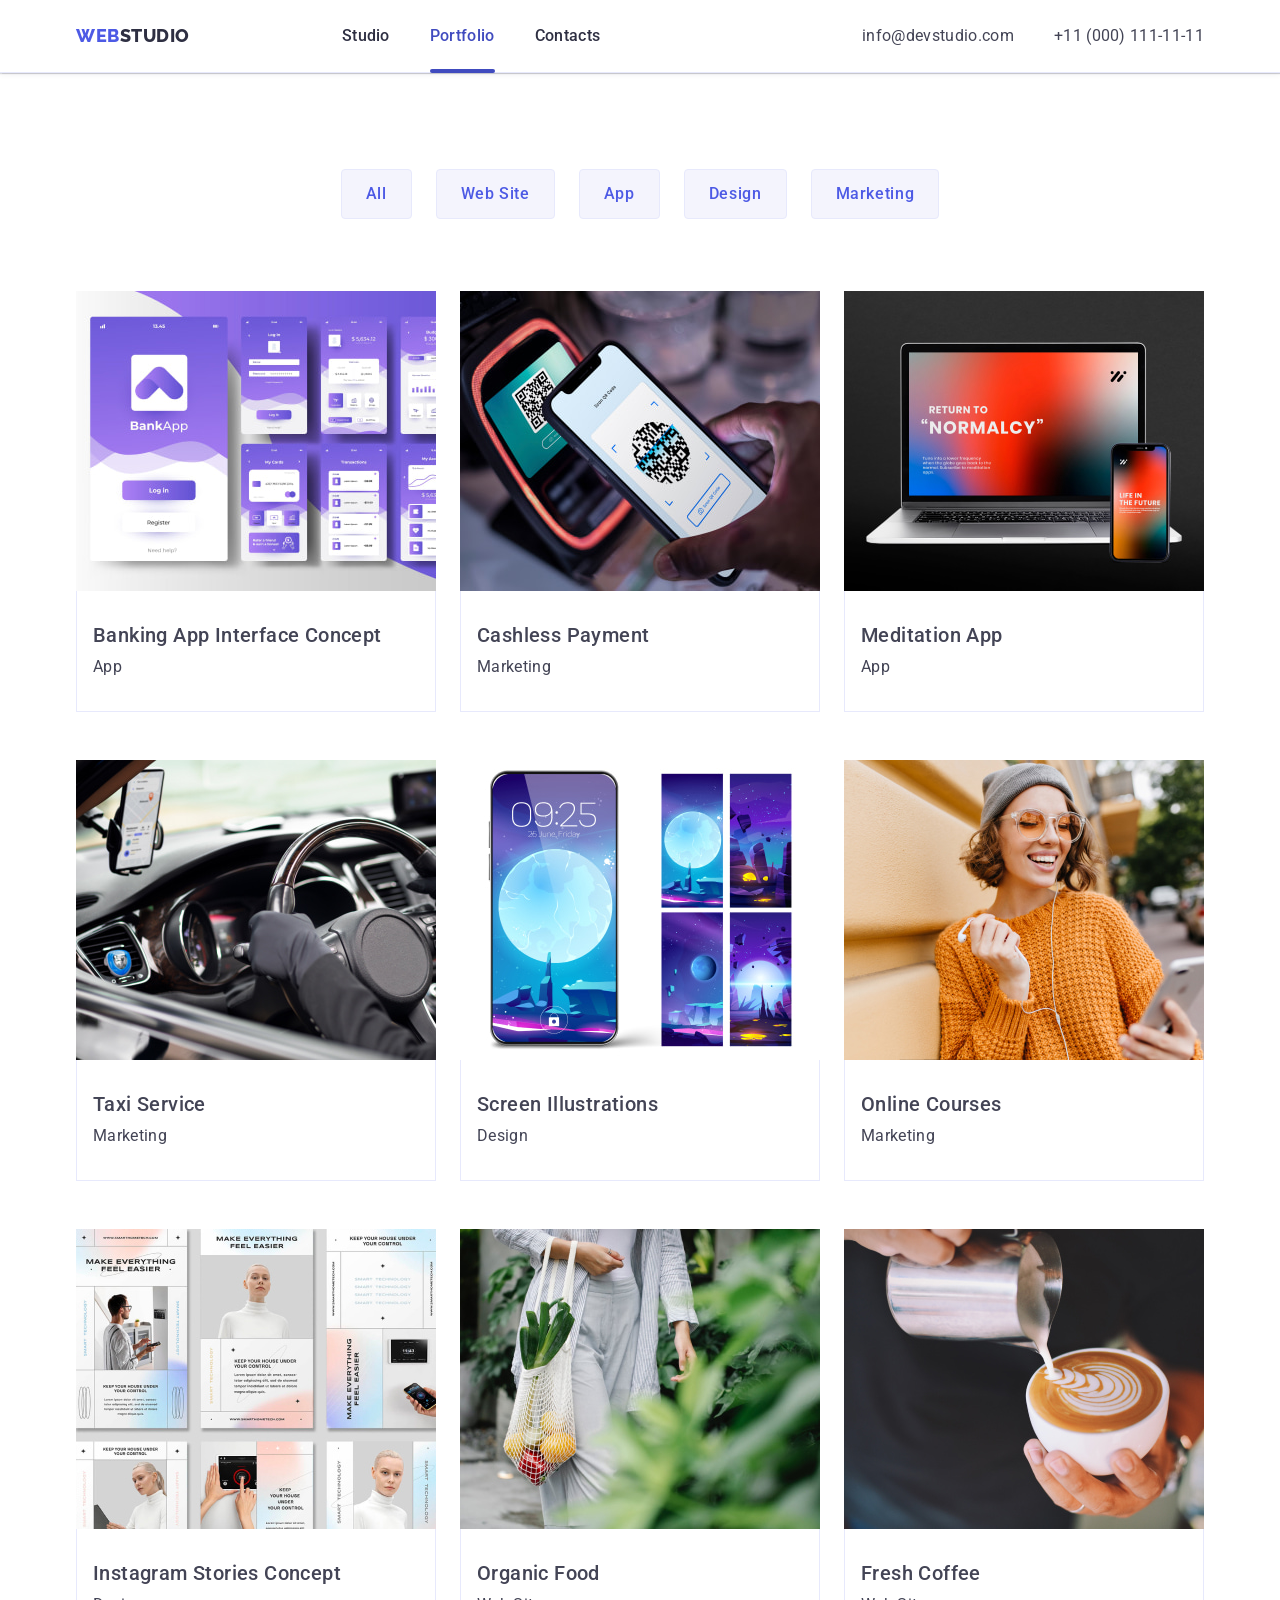
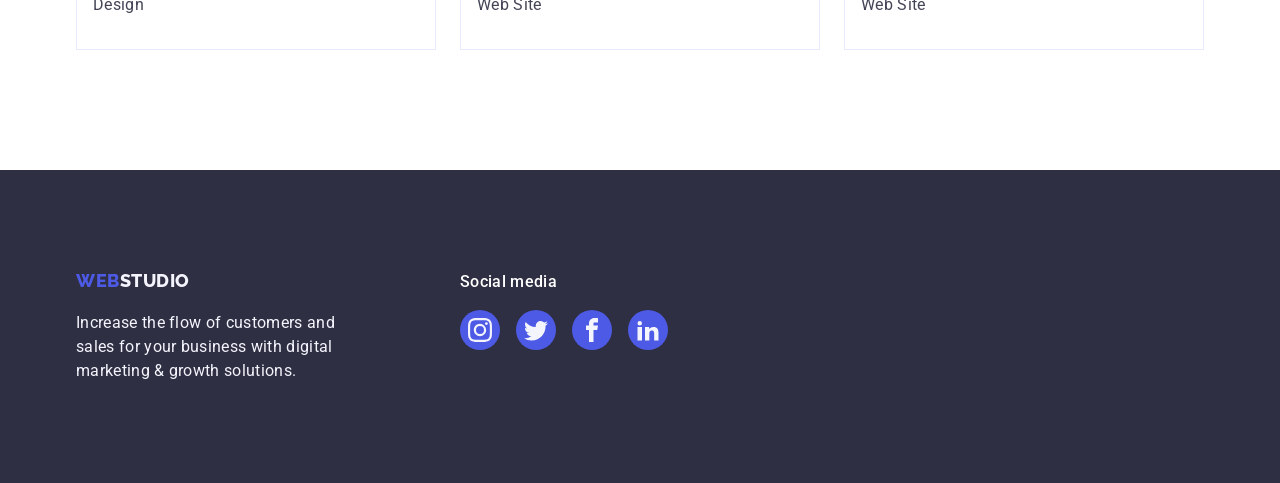
==== portfolio.html @ ca77200b "upload" ====
<!DOCTYPE html>
<html lang="en">
  <head>
    <meta charset="UTF-8" />
    <meta http-equiv="X-UA-Compatible" content="IE=edge" />
    <meta name="viewport" content="width=device-width, initial-scale=1.0" />
    <meta name="description" content="WEBSTUDIO portfolio website" />
    <!-- FONTY i STYLE-->
    <link
      rel="stylesheet"
      href="https://cdn.jsdelivr.net/npm/modern-normalize@2.0.0/modern-normalize.min.css"
    />
    <link rel="preconnect" href="https://fonts.googleapis.com" />
    <link rel="preconnect" href="https://fonts.gstatic.com" crossorigin />
    <link
      href="https://fonts.googleapis.com/css2?family=Raleway:wght@800&family=Roboto:wght@400;500;700;900&display=swap"
      rel="stylesheet"
    />
    <link rel="stylesheet" href="./css/styles.css" />
    <title>WEBSTUDIO Portfolio</title>
  </head>
  <body>
    <!-- NAWIGACJA --------------------------------------------------->
    <header class="main-header">
      <div class="header-container container">
        <nav class="main-navigation">
          <a href="./index.html" class="logo link"
            >Web<span class="studio">Studio</span></a
          >
          <ul class="menu-list list">
            <li class="nav-list-item">
              <a href="./index.html" class="menu-item link">Studio</a>
            </li>
            <li class="nav-list-item">
              <a href="./portfolio.html" class="menu-item nav-list-curent link"
                >Portfolio</a
              >
            </li>
            <li class="nav-list-item">
              <a href="" class="menu-item link">Contacts</a>
            </li>
          </ul>
        </nav>
        <address class="contact-details">
          <ul class="list">
            <li>
              <a href="mailto:info@devstudio.com" class="contact-item link"
                >info@devstudio.com</a
              >
            </li>
            <li>
              <a href="tel:+110001111111" class="contact-item link"
                >+11 (000) 111-11-11</a
              >
            </li>
          </ul>
        </address>
      </div>
    </header>

    <main>
      <!-- FILTERS --------------------------------------------------->
      <section class="projects-section">
        <div class="container">
          <h1 class="visually-hidden">OUR APPS AND PROJECTS</h1>
          <ul class="filter-list list">
            <li><button type="button" class="filter-button">All</button></li>
            <li>
              <button type="button" class="filter-button">Web Site</button>
            </li>
            <li><button type="button" class="filter-button">App</button></li>
            <li><button type="button" class="filter-button">Design</button></li>
            <li>
              <button type="button" class="filter-button">Marketing</button>
            </li>
          </ul>
          <!-- PROJECTS SECTION --------------------------------------------------->
          <ul class="projects-list list">
            <li class="projects-list-point">
              <a class="projects-link link" href="">
                <div class="cards-img">
                  <img
                    class="no-gap-card"
                    src="./images/bankapp.jpg"
                    alt="Mobile Banking App Interface"
                    width="360"
                    height="300"
                  />
                  <p class="overlay-text">
                    14 Stylish and User-Friendly App Design Concepts · Task
                    Manager App · Calorie Tracker App · Exotic Fruit Ecommerce
                    App · Cloud Storage App
                  </p>
                </div>

                <div class="projects-name-container">
                  <h2 class="list-item-title">Banking App Interface Concept</h2>
                  <p class="projects-text">App</p>
                </div></a
              >
            </li>
            <li class="projects-list-point">
              <a class="projects-link link" href="">
                <div class="cards-img">
                  <img
                    class="no-gap-card"
                    src="./images/cashlesspay.jpg"
                    alt="Contactless Payment Transaction"
                    width="360"
                    height="300"
                  />
                  <p class="overlay-text">
                    14 Stylish and User-Friendly App Design Concepts · Task
                    Manager App · Calorie Tracker App · Exotic Fruit Ecommerce
                    App · Cloud Storage App
                  </p>
                </div>
                <div class="projects-name-container">
                  <h2 class="list-item-title">Cashless Payment</h2>
                  <p class="projects-text">Marketing</p>
                </div></a
              >
            </li>
            <li class="projects-list-point">
              <a class="projects-link link" href="">
                <div class="cards-img">
                  <img
                    class="no-gap-card"
                    src="./images/meditationapp.jpg"
                    alt="Mindfulness Meditation App Interface"
                    width="360"
                    height="300"
                  />
                  <p class="overlay-text">
                    14 Stylish and User-Friendly App Design Concepts · Task
                    Manager App · Calorie Tracker App · Exotic Fruit Ecommerce
                    App · Cloud Storage App
                  </p>
                </div>
                <div class="projects-name-container">
                  <h2 class="list-item-title">Meditation App</h2>
                  <p class="projects-text">App</p>
                </div></a
              >
            </li>
            <li class="projects-list-point">
              <a class="projects-link link" href="">
                <div class="cards-img">
                  <img
                    class="no-gap-card"
                    src="./images/taxi.jpg"
                    alt="Taxi Service App Interface"
                    width="360"
                    height="300"
                  />
                  <p class="overlay-text">
                    14 Stylish and User-Friendly App Design Concepts · Task
                    Manager App · Calorie Tracker App · Exotic Fruit Ecommerce
                    App · Cloud Storage App
                  </p>
                </div>
                <div class="projects-name-container">
                  <h2 class="list-item-title">Taxi Service</h2>
                  <p class="projects-text">Marketing</p>
                </div></a
              >
            </li>
            <li class="projects-list-point">
              <a class="projects-link link" href="">
                <div class="cards-img">
                  <img
                    class="no-gap-card"
                    src="./images/screenilustr.jpg"
                    alt="Screen Illustrations Design"
                    width="360"
                    height="300"
                  />
                  <p class="overlay-text">
                    14 Stylish and User-Friendly App Design Concepts · Task
                    Manager App · Calorie Tracker App · Exotic Fruit Ecommerce
                    App · Cloud Storage App
                  </p>
                </div>
                <div class="projects-name-container">
                  <h2 class="list-item-title">Screen Illustrations</h2>
                  <p class="projects-text">Design</p>
                </div></a
              >
            </li>
            <li class="projects-list-point">
              <a class="projects-link link" href="">
                <div class="cards-img">
                  <img
                    class="no-gap-card"
                    src="./images/onlinecourses.jpg"
                    alt="Online Courses Platform Interface"
                    width="360"
                    height="300"
                  />
                  <p class="overlay-text">
                    14 Stylish and User-Friendly App Design Concepts · Task
                    Manager App · Calorie Tracker App · Exotic Fruit Ecommerce
                    App · Cloud Storage App
                  </p>
                </div>
                <div class="projects-name-container">
                  <h2 class="list-item-title">Online Courses</h2>
                  <p class="projects-text">Marketing</p>
                </div></a
              >
            </li>
            <li class="projects-list-point">
              <a class="projects-link link" href="">
                <div class="cards-img">
                  <img
                    class="no-gap-card"
                    src="./images/instconcept.jpg"
                    alt="Instagram Stories Concept Proposal"
                    width="360"
                    height="300"
                  />
                  <p class="overlay-text">
                    14 Stylish and User-Friendly App Design Concepts · Task
                    Manager App · Calorie Tracker App · Exotic Fruit Ecommerce
                    App · Cloud Storage App
                  </p>
                </div>
                <div class="projects-name-container">
                  <h2 class="list-item-title">Instagram Stories Concept</h2>
                  <p class="projects-text">Design</p>
                </div></a
              >
            </li>
            <li class="projects-list-point">
              <a class="projects-link link" href="">
                <div class="cards-img">
                  <img
                    class="no-gap-card"
                    src="./images/organic.jpg"
                    alt="Organic Food Delivery App Interface"
                    width="360"
                    height="300"
                  />
                  <p class="overlay-text">
                    14 Stylish and User-Friendly App Design Concepts · Task
                    Manager App · Calorie Tracker App · Exotic Fruit Ecommerce
                    App · Cloud Storage App
                  </p>
                </div>
                <div class="projects-name-container">
                  <h2 class="list-item-title">Organic Food</h2>
                  <p class="projects-text">Web Site</p>
                </div></a
              >
            </li>
            <li class="projects-list-point">
              <a class="projects-link link" href="">
                <div class="cards-img">
                  <img
                    class="no-gap-card"
                    src="./images/freshcoffee.jpg"
                    alt="Fresh Coffee Shop App Interface"
                    width="360"
                    height="300"
                  />
                  <p class="overlay-text">
                    14 Stylish and User-Friendly App Design Concepts · Task
                    Manager App · Calorie Tracker App · Exotic Fruit Ecommerce
                    App · Cloud Storage App
                  </p>
                </div>
                <div class="projects-name-container">
                  <h2 class="list-item-title">Fresh Coffee</h2>
                  <p class="projects-text">Web Site</p>
                </div></a
              >
            </li>
          </ul>
        </div>
      </section>
    </main>
    <!-- FOOTER -------------------------------------------------------------->
    <footer class="footer-section">
      <div class="footer-box container">
        <div class="footer-tesas">
          <a href="./index.html" class="logo link foot-link"
            >Web<span class="studio-footer">Studio</span></a
          >
          <p class="footer-text">
            Increase the flow of customers and sales for your business with
            digital marketing & growth solutions.
          </p>
        </div>

        <div class="footer-icons-box">
          <p class="social-article">Social media</p>
          <ul class="icons-team-list icofoot">
            <li class="icon-list-footer">
              <a
                href="https://www.instagram.com/"
                class="footicon-hover"
                target="_blank"
              >
                <svg class="icons-social" width="24" height="24">
                  <use href="./images/icons.svg#icon-instagram"></use>
                </svg>
              </a>
            </li>
            <li class="icon-list-footer">
              <a
                href="https://www.twitter.com"
                class="footicon-hover"
                target="_blank"
              >
                <svg class="icons-social" width="24" height="24">
                  <use href="./images/icons.svg#icon-twitter"></use>
                </svg>
              </a>
            </li>
            <li class="icon-list-footer">
              <a
                href="https://www.facebook.com"
                class="footicon-hover"
                target="_blank"
              >
                <svg class="icons-social" width="24" height="24">
                  <use href="./images/icons.svg#icon-facebook"></use>
                </svg>
              </a>
            </li>
            <li class="icon-list-footer">
              <a
                href="https://www.linkedin.com/"
                class="footicon-hover"
                target="_blank"
              >
                <svg class="icons-social" width="24" height="24">
                  <use href="./images/icons.svg#icon-linkedin2"></use>
                </svg>
              </a>
            </li>
          </ul>
        </div>
      </div>
    </footer>
  </body>
</html>
---- css/styles.css ----
:root {
  --primary-bradn-color: #4d5ae5; /*IRIS*/
  --pressed-state-color: #404bbf; /*OCEAN*/
  --primary-text-color: #434455; /*SLATE*/
  --success-valid-color: #31d0aa; /*GREEN*/
  --second-text-color: #2e2f42; /*NAVY BLUE*/
  --subtle-text: #8e8f99; /*LIGHT SLATE*/
  --accent-color: #e7e9fc; /*CORNFLOWER*/
  --light-background: #f4f4fd; /*CLOUD*/
  --modal-overlay-color: #2e2f4266; /*NAVY BLUE MODAL*/
  --hero-background: #2e2f42b2; /*GREY*/
  --white-background: #ffffff; /*WHITE*/
  --modal-background-color: #fcfcfc; /*DAIRY*/
}

* {
  margin: 0;
  padding: 0;
}

h1,
h2,
h3,
h4,
h5,
h6,
ul,
p {
  margin: 0;
  padding: 0;
  list-style-type: none;
}
img {
  display: block;
}

body {
  font-family: 'Roboto', sans-serif;
  font-weight: 400;
  font-size: 16px;
  line-height: 1.5;
  letter-spacing: 0.02em;
  color: var(--primary-text-color);
  background-color: var(--white-background);
}

.container {
  width: 1158px;
  margin: 0 auto;
  padding: 0 15px;
}

.visually-hidden {
  position: absolute;
  width: 1px;
  height: 1px;
  margin: -1px;
  border: 0;
  padding: 0;
  white-space: nowrap;
  clip-path: inset(100%);
  clip: rect(0 0 0 0);
  overflow: hidden;
}

.main-header {
  display: flex;
  align-items: center;
  justify-content: space-between;
  border-bottom: 1px solid #e7e9fc;
  box-shadow: 2px 1px rgba(46, 47, 66, 0.08), 0px 1px 1px rgba(46, 47, 66, 0.16),
    0px 1px 6px rgba(46, 47, 66, 0.08);
}

.header-container {
  display: flex;
  justify-content: space-between; /* Elementy w poziomie */
  align-items: center; /* elementy w pionie */
}

.logo {
  color: var(--primary-bradn-color);
  font-family: 'Raleway', sans-serif;
  font-size: 18px;
  font-weight: 800;
  line-height: 1.17;
  letter-spacing: 0.54px;
  text-transform: uppercase;
  display: block;
  margin-right: 76px;
}

.studio {
  color: var(--second-text-color);
}

.main-navigation {
  display: flex;
  align-items: center;
}

.menu-list {
  display: flex;
  margin-left: 76px;
  gap: 40px;
}

.menu-item {
  display: inline-block;
  font-weight: 500;
  font-size: 16px;
  line-height: 1.5;
  letter-spacing: 0.02em;
  color: var(--second-text-color);
  padding: 24px 0;
  transition: color 250ms cubic-bezier(0.4, 0, 0.2, 1);
  position: relative;
}

.list {
  list-style-type: none;
}

.link {
  text-decoration: none;
}

.menu-item:hover,
.menu-item:focus {
  color: var(--pressed-state-color);
}

.nav-list-item {
  position: relative;
}

.nav-list-curent {
  color: var(--pressed-state-color);
}
.nav-list-curent::after {
  content: '';
  background-color: var(--pressed-state-color);
  display: block;
  width: 100%;
  height: 4px;
  margin: 0 auto;
  position: absolute;
  bottom: -1px;
  left: 0;
  border-radius: 2px;
}

.contact-details {
  font-style: normal;
}

.contact-details ul {
  display: flex;
  gap: 40px;
}

.contact-item {
  font-size: 16px;
  line-height: 1.5;
  letter-spacing: 0.02em;
  color: var(--primary-text-color);
  transition: color 250ms cubic-bezier(0.4, 0, 0.2, 1);
}

.contact-item:hover,
.contact-item:focus {
  color: var(--pressed-state-color);
}

/* HERO SECTION (PIERWSZA) */

.hero-section {
  background-color: var(--second-text-color);
  display: flex;
  flex-direction: column;
  align-items: center;
  padding: 188px 0;
  background-image: linear-gradient(
      rgba(46, 47, 66, 0.7),
      rgba(46, 47, 66, 0.7)
    ),
    url(../images/herobg.jpg);
  background-repeat: no-repeat;
  background-size: cover;
  max-width: 1440px;
  background-position: center;
  margin: auto;
}

.hero-title {
  color: var(--white-background);
  font-size: 56px;
  font-weight: 700;
  line-height: 1.07;
  letter-spacing: 0.02em;
  text-align: center;
  max-width: 496px;
  margin: 0 auto;
}

.hero-button {
  background-color: var(--primary-bradn-color);
  color: var(--white-background);
  font-weight: 500;
  letter-spacing: 0.64px;
  font-family: 'Roboto', sans-serif;
  cursor: pointer;
  font-size: 16px;
  line-height: 1.5;
  display: block;
  margin: 0 auto;
  margin-top: 48px;
  min-width: 169px;
  height: 56px;
  border: none;
  border-radius: 4px;
  transition: background-color 250ms cubic-bezier(0.4, 0, 0.2, 1);
}

.hero-button:hover,
.hero-button:focus {
  background-color: var(--pressed-state-color);
}

/* SEKCJA DRUGA */
.why-us-list {
  display: flex;
  flex-direction: row;
  gap: 24px;
  align-items: center;
}

.why-us-section {
  display: flex;
  flex-direction: row;
  align-items: center;
  padding: 120px 0;
}

.why-us-item {
  font-size: 16px;
  line-height: 1.5;
  letter-spacing: 0.02em;
  color: var(--primary-text-color);
  width: 264px;
}

.why-us-list-point {
  width: calc((100% - 72px) / 4);
}

/* SEKCJA TRZECIA  */

.we-do-section {
  display: flex;
  flex-direction: column;
  align-items: center;
  padding-bottom: 120px;
}
.we-do-list {
  display: flex;
  gap: 24px;
  align-items: center;
  margin: 72px auto 0;
}

.we-do-list-point {
  width: calc((100% - 48px) / 3);
}

/** SEKCJA CZWARTA **/

.team-section {
  background-color: var(--light-background);
  padding: 120px 0;
}

.team-header {
  font-size: 36px;
  text-align: center;
  font-weight: 700;
  line-height: 1.11;
  letter-spacing: 0.02em;
  text-transform: capitalize;
  color: var(--second-text-color);
  margin-bottom: 72px;
}
.team-list {
  display: flex;
  gap: 24px;
}

.team-card {
  background-color: var(--white-background);
  width: calc((100% - 72px) / 4);
  border-radius: 0px 0px 4px 4px;

  box-shadow: 0px 2px 1px 0px rgba(46, 47, 66, 0.08),
    0px 1px 1px 0px rgba(46, 47, 66, 0.16),
    0px 1px 6px 0px rgba(46, 47, 66, 0.08);
}
.name-card-container {
  padding: 32px 0;
  text-align: center;
}

.job-item {
  letter-spacing: 0.02em;
  text-align: center;
}

/* CUSTOMER SECTION (PIĄTA) */
.customer-section {
  padding: 120px 0;
  margin: 0 auto;
}

/** FOOTER SECTION **/

.studio-footer {
  color: var(--light-background);
}

.footer-section {
  background-color: var(--second-text-color);
  padding: 100px 0;
}
.footer-box {
  display: flex;
  align-items: baseline;
}
.footer-tesas {
  margin-right: 120px;
}
.footer-text {
  color: var(--light-background);
  width: 264px;
  margin-top: 17.5px;
}

.foot-link {
  display: inline-block;
}

/*PORTFOLIO ---------------- */
.projects-section {
  padding-top: 96px;
  padding-bottom: 120px;
}

.filter-list {
  display: flex;
  justify-content: center;
  gap: 24px;
  margin-bottom: 72px;
}
.filter-button {
  background-color: var(--light-background);
  color: var(--primary-bradn-color);
  font-family: 'Roboto', sans-serif;
  font-size: 16px;
  font-weight: 500;
  line-height: 1.5;
  letter-spacing: 0.04em;
  cursor: pointer;
  padding: 12px 24px;
  border: 1px solid var(--accent-color);
  border-radius: 4px;
  transition: color 250ms cubic-bezier(0.4, 0, 0.2, 1),
    background-color 250ms cubic-bezier(0.4, 0, 0.2, 1),
    border-color 250ms cubic-bezier(0.4, 0, 0.2, 1),
    box-shadow 250ms cubic-bezier(0.4, 0, 0.2, 1);
}

.filter-button:hover,
.filter-button:focus {
  background-color: var(--pressed-state-color);
  color: var(--white-background);
  box-shadow: 0px 2px 2px 0px rgba(0, 0, 0, 0.12),
    0px 2px 1px 0px rgba(0, 0, 0, 0.08), 0px 3px 1px 0px rgba(0, 0, 0, 0.1);
  border-color: transparent;
}

.list-item-title {
  font-size: 20px;
  font-weight: 500;
  line-height: 1.2;
  letter-spacing: 0.02em;

  color: var(--primary-text-color);
}

.projects-list {
  display: flex;
  flex-wrap: wrap;
  column-gap: 24px;
  row-gap: 48px;
}

.projects-list-point {
  width: calc((100% - 48px) / 3);
}

.projects-link {
  display: block;
  transition: box-shadow 250ms cubic-bezier(0.4, 0, 0.2, 1);
}
.projects-link > img {
  width: 100%;
}
.projects-link:hover,
.projects-link:focus {
  box-shadow: 0px 1px 6px rgba(46, 47, 66, 0.08),
    0px 1px 1px rgba(46, 47, 66, 0.16), 0px 2px 1px rgba(46, 47, 66, 0.08);
}

.projects-text {
  color: var(--primary-text-color);
  margin-top: 8px;
}
.projects-name-container {
  padding: 32px 16px;
  border: 1px solid var(--accent-color);
  border-top: none;
}

/* OVERLAY PORTFOLIO */

.overlay-text {
  position: absolute;
  left: 0;
  top: 0;
  width: 100%;
  height: 100%;
  padding: 40px 32px;
  color: var(--light-background);
  background-color: var(--primary-bradn-color);
  transform: translate(0, 100%);
  transition: transform 250ms cubic-bezier(0.4, 0, 0.2, 1);
}

.projects-link:focus .overlay-text,
.projects-link:hover .overlay-text {
  transform: translateY(0%);
}

.cards-img {
  position: relative;
  overflow: hidden;
}

.no-gap-card {
  display: block;
  width: 100%;
  height: auto;
  flex-wrap: wrap;
}

/* ICONS WHY US */

.icons-box-whyus {
  display: flex;
  justify-content: center;
  align-items: center;
  border-radius: 4px;
  width: 270px;
  height: 112px;
  background-color: var(--light-background);
  margin-bottom: 8px;
}

/* ICONS SOCIAL MEDIA TEAM CARD */

.icons-team-list {
  display: flex;
  justify-content: center;
  margin-top: 8px;
  gap: 24px;
}

.icon-link {
  background: var(--primary-bradn-color);
  display: flex;
  border-radius: 50%;
  justify-content: center;
  align-items: center;
  padding: 12px;
  fill: var(--light-background);
  cursor: pointer;
  transition: background-color 250ms cubic-bezier(0.4, 0, 0.2, 1);
}

.icon-link:hover,
.icon-link:focus {
  background-color: var(--pressed-state-color);
}

/* CUSTOMER ICONS (PIATA) */

.customer-list {
  display: flex;
  justify-content: center;
  gap: 24px;
}

.customer-link {
  display: flex;
  justify-content: center;
  align-items: center;
  border-radius: 4px;
  border: 1px solid var(--subtle-text);
  color: var(--subtle-text);
  height: 100%;
  width: 100%;
  transition: border-color 250ms cubic-bezier(0.4, 0, 0.2, 1),
    color 250ms cubic-bezier(0.4, 0, 0.2, 1);
}

.customer-item {
  width: calc((100% - 120px) / 6);
  height: 88px;
}

.customer-link:hover,
.customer-link:focus {
  border-color: var(--pressed-state-color);
  color: var(--pressed-state-color);
}

.customer-icon {
  fill: currentColor;
  height: 100%;
  width: 100%;
}

/* FOOTER SOCIAL ICONS */

.social-article {
  color: var(--white-background);
  margin-bottom: 16px;
  font-weight: 500;
}
.icofoot {
  gap: 16px;
}

.footicon-hover {
  background: var(--primary-bradn-color);
  display: flex;
  border-radius: 50%;
  justify-content: center;
  align-items: center;

  fill: var(--light-background);
  cursor: pointer;
  height: 40px;
  width: 40px;
  transition: background-color 250ms cubic-bezier(0.4, 0, 0.2, 1);
}

.footicon-hover:hover,
.footicon-hover:focus {
  background-color: var(--success-valid-color);
}

/* MODAL ============================================= */
.backdrop {
  position: fixed;
  top: 0;
  left: 0;
  width: 100%;
  height: 100%;
  background: rgba(46, 47, 66, 0.4);
  z-index: 1000;
  transition: opacity 250ms cubic-bezier(0.4, 0, 0.2, 1),
    visibility 250ms cubic-bezier(0.4, 0, 0.2, 1);
}

.backdrop-modal {
  position: absolute;
  left: 50%;
  top: 50%;
  width: 408px;
  min-height: 584px;
  background-color: var(--modal-background-color);
  box-shadow: 0px 1px 1px rgba(0, 0, 0, 0.14), 0px 1px 3px rgba(0, 0, 0, 0.12),
    0px 2px 1px rgba(0, 0, 0, 0.2);
  border-radius: 4px;
  transform: translate(-50%, -50%);
  transition: transform 250ms cubic-bezier(0.4, 0, 0.2, 1);
}
.modal-button-close {
  position: absolute;
  cursor: pointer;
  padding: 0;
  top: 24px;
  right: 24px;
  width: 24px;
  height: 24px;
  border-radius: 50%;
  background-color: var(--accent-color);
  border: 1px solid rgba(0, 0, 0, 0.1);
  display: flex;
  justify-content: center;
  align-items: center;
  transition: background-color 250ms cubic-bezier(0.4, 0, 0.2, 1),
    border 250ms cubic-bezier(0.4, 0, 0.2, 1);
}

.modal-close-icon {
  transition: fill 250ms cubic-bezier(0.4, 0, 0.2, 1);
}

.modal-button-close:hover,
.modal-button-close:focus {
  background-color: var(--pressed-state-color);
  border: none;
  fill: #ffffff;
}

.backdrop.is-hidden {
  opacity: 0;
  visibility: hidden;
  pointer-events: none;
}
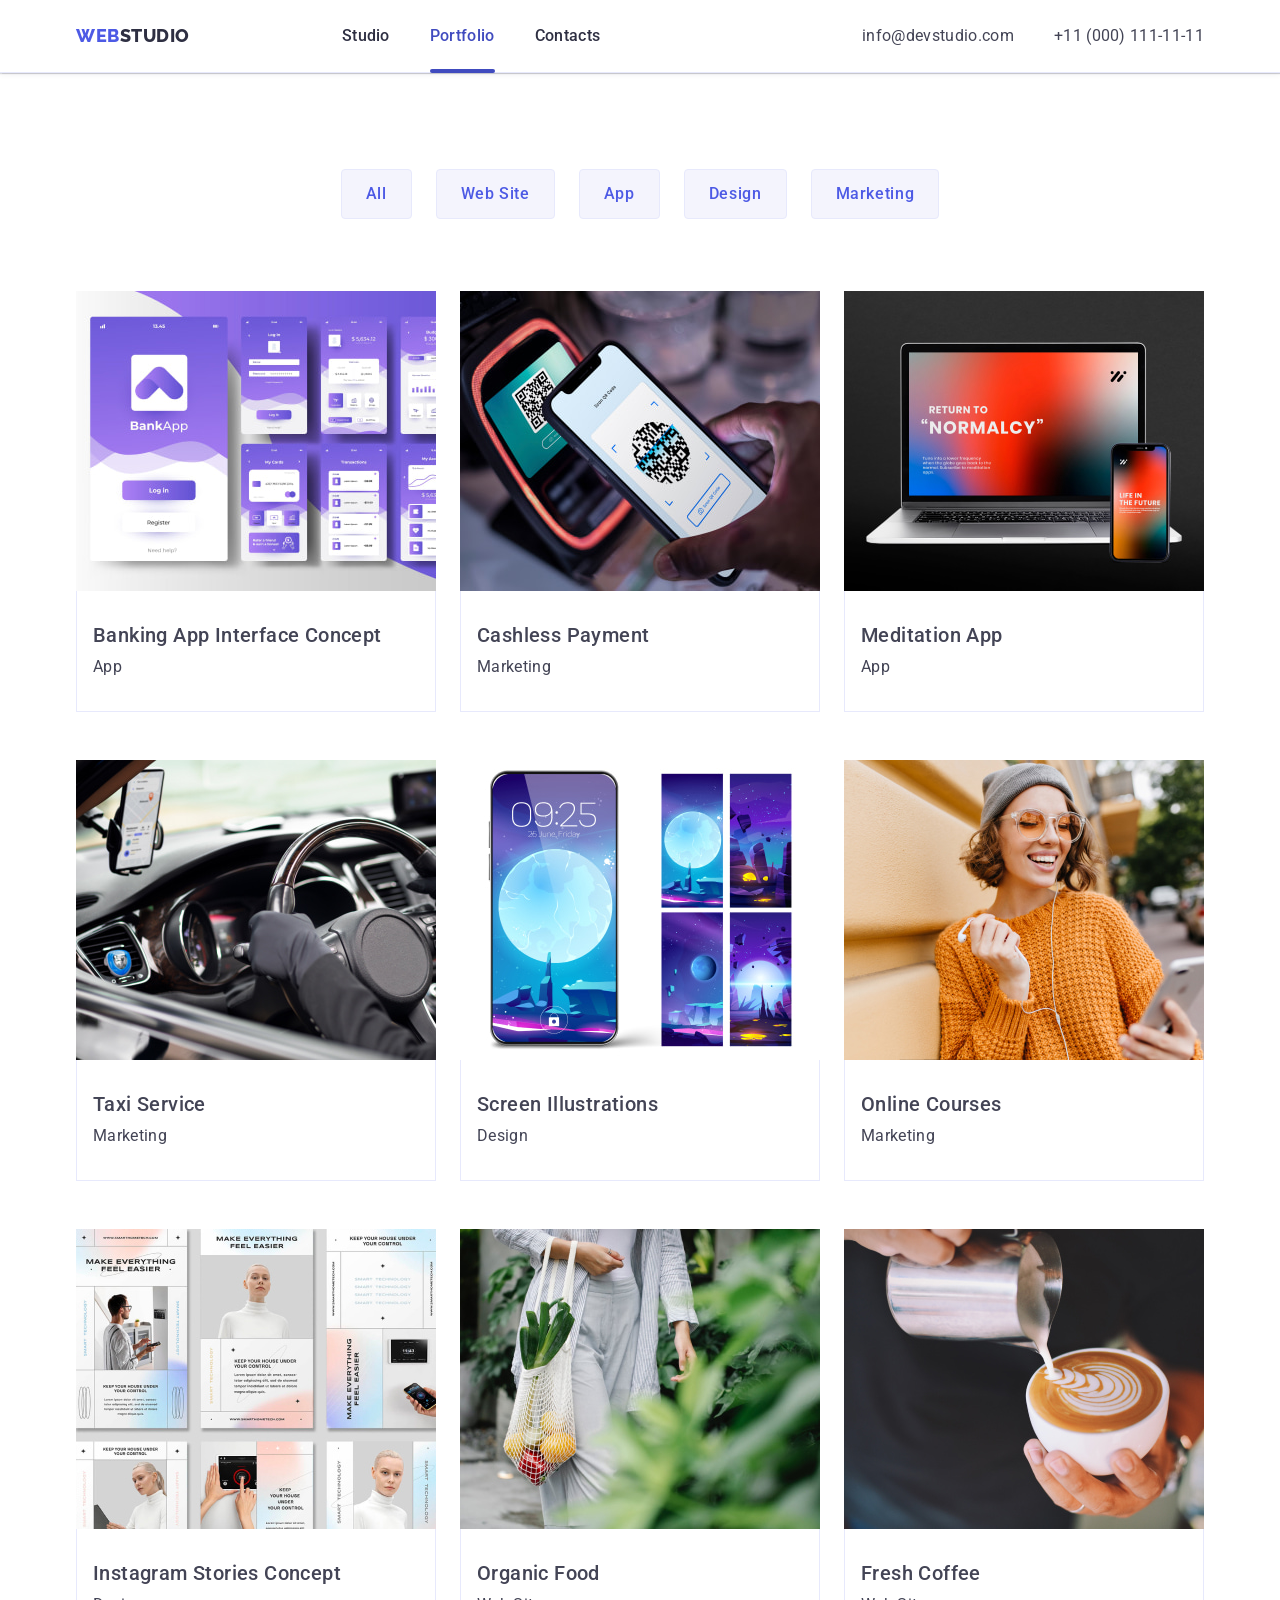
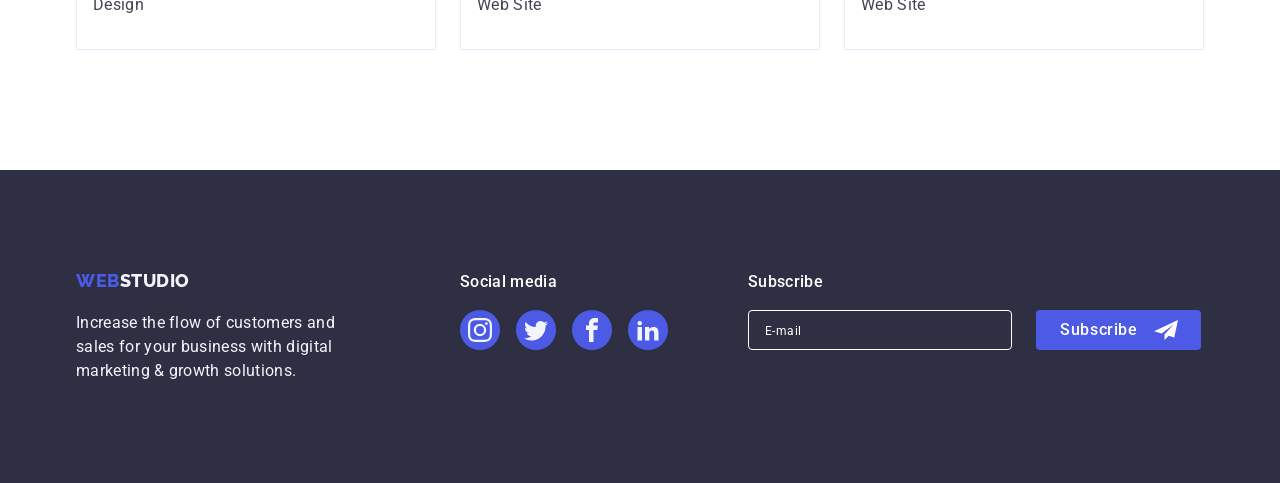
==== commit ab885d0c: "update1" ====
--- a/portfolio.html
+++ b/portfolio.html
@@ -341,6 +341,26 @@
             </li>
           </ul>
         </div>
+        <div class="footer-subscribe-field">
+          <p class="footer-subscribe-text">Subscribe</p>
+          <form class="footer-subscribe-form">
+            <div class="footer-subscribe-wrapper">
+              <input
+                type="email"
+                name="email_subscribe"
+                class="footer-subscribe-input"
+                placeholder="E-mail"
+                pattern="[a-z0-9._%+-]+@[a-z0-9.-]+\.[a-z]{2,4}$"
+              />
+              <button type="submit" class="subsribe-btn">
+                Subscribe
+                <svg class="footer-subscribe-icon" width="24px" height="24px">
+                  <use href="./images/icons.svg#icon-mailplane"></use>
+                </svg>
+              </button>
+            </div>
+          </form>
+        </div>
       </div>
     </footer>
   </body>
--- a/css/styles.css
+++ b/css/styles.css
@@ -568,6 +568,79 @@
   background-color: var(--success-valid-color);
 }
 
+.footer-subscribe-field {
+  display: flex;
+  flex-direction: column;
+  margin-left: 80px;
+}
+
+.footer-subscribe-wrapper {
+  display: flex;
+}
+
+.footer-subscribe-form {
+  display: flex;
+  margin-top: 16px;
+}
+
+.subsribe-btn {
+  margin-left: 24px;
+  width: 165px;
+  height: 40px;
+  display: flex;
+  align-items: center;
+  padding-left: 24px;
+  background-color: #4d5ae5;
+  border-radius: 4px;
+  font-weight: 500;
+  text-align: center;
+  letter-spacing: 0.04em;
+  color: #ffffff;
+  border: none;
+  cursor: pointer;
+  transition: background-color 250ms cubic-bezier(0.4, 0, 0.2, 1);
+}
+
+.subsribe-btn:hover,
+.subsribe-btn:focus {
+  background-color: #404bbf;
+}
+
+.footer-subscribe-icon {
+  fill: #ffffff;
+  margin-left: 16px;
+}
+
+.footer-subscribe-input {
+  width: 264px;
+  height: 40px;
+  padding-left: 16px;
+  background-color: #2e2f42;
+  border: 1px solid #ffffff;
+  border-radius: 4px;
+  color: #ffffff;
+}
+
+.footer-subscribe-input:-webkit-autofill {
+  -webkit-box-shadow: inset 0 0 0 50px #2e2f42;
+  -webkit-text-fill-color: #404bbf;
+}
+
+.footer-subscribe-input::placeholder {
+  color: #ffffff;
+  font-size: 12px;
+  line-height: 2;
+  display: flex;
+  align-items: center;
+  justify-content: center;
+  letter-spacing: 0.04em;
+}
+
+.footer-subscribe-text {
+  font-weight: 500;
+  letter-spacing: 0.02em;
+  color: #ffffff;
+}
 /* MODAL ============================================= */
 .backdrop {
   position: fixed;
@@ -628,3 +701,137 @@
   visibility: hidden;
   pointer-events: none;
 }
+
+/* MODAL FORM =============================== */
+.modal-title {
+  font-weight: 500;
+  font-size: 16px;
+  line-height: 1.5;
+  text-align: center;
+  color: var(--second-text-color);
+  margin-bottom: 12px;
+  margin-top: 72px;
+}
+
+.modal-form {
+  display: flex;
+  flex-direction: column;
+  margin: 0px 24px 16px 24px;
+}
+
+.modal-form-input {
+  width: 100%;
+  height: 40px;
+  border: 1px solid rgba(46, 47, 66, 0.2);
+  border-radius: 4px;
+  padding-left: 38px;
+  font-size: 12px;
+  transition: border-color 250ms cubic-bezier(0.4, 0, 0.2, 1);
+}
+.modal-form-input-text {
+  display: block;
+  font-size: 12px;
+  line-height: 1.17;
+  letter-spacing: 0.04em;
+  color: var(--subtle-text);
+  margin-bottom: 4px;
+}
+
+.modal-form-input-wrapper {
+  position: relative;
+}
+.modal-form-input-icon {
+  position: absolute;
+  top: 50%;
+  left: 0;
+  transform: translate(0, -50%);
+  left: 19px;
+  transition: fill 250ms cubic-bezier(0.4, 0, 0.2, 1);
+}
+.modal-form-input:focus {
+  outline: none;
+  border-color: var(--primary-bradn-color);
+}
+.modal-form-input:focus + .modal-form-input-icon {
+  fill: #4d5ae5;
+}
+
+.modal-form-field {
+  margin-bottom: 8px;
+}
+.modal-form-field-com {
+  margin-bottom: 16px;
+}
+
+.modal-form-message {
+  font-size: 12px;
+  resize: none;
+  width: 100%;
+  height: 120px;
+  padding: 8px 16px;
+  border: 1px solid rgba(46, 47, 66, 0.2);
+  border-radius: 4px;
+  transition: border-color 250ms cubic-bezier(0.4, 0, 0.2, 1);
+}
+
+.modal-form-message:hover,
+.modal-form-message:focus {
+  outline: none;
+  border-color: var(--primary-bradn-color);
+}
+
+.modal-form-check-text {
+  display: flex;
+  align-items: center;
+  margin-bottom: 24px;
+  color: var(--subtle-text);
+  font-size: 12px;
+  cursor: pointer;
+}
+.modal-form-check-text::before {
+  content: ' ';
+  display: block;
+  width: 16px;
+  height: 16px;
+  border: 1px solid #2e2f42;
+  border-radius: 2px;
+  cursor: pointer;
+  margin-right: 8px;
+}
+.modal-form-check:checked + .modal-form-check-text::before {
+  background: var(--pressed-state-color);
+  background-image: url(../images/select-icon.svg);
+  background-repeat: no-repeat;
+  background-position: center;
+  background-size: 63%;
+  padding: 4px 3px 4px 3px;
+  outline: none;
+  border: 1px solid #404bbf;
+}
+.modal-form-check:focus + .modal-form-check-text::before {
+  outline: 1px solid #404bbf;
+  border: none;
+}
+.modal-form-btn {
+  display: flex;
+  justify-content: center;
+  align-items: center;
+}
+.modal-form-submit {
+  font-weight: 500;
+  font-size: 16px;
+  letter-spacing: 0.04em;
+  width: 169px;
+  height: 56px;
+  background: var(--primary-bradn-color);
+  color: var(--white-background);
+  box-shadow: 0px 4px 4px rgba(0, 0, 0, 0.15);
+  border-radius: 4px;
+  border: transparent;
+  cursor: pointer;
+  transition: background 250ms cubic-bezier(0.4, 0, 0.2, 1);
+}
+.modal-form-submit:hover,
+.modal-form-submit:focus {
+  background: var(--pressed-state-color);
+}
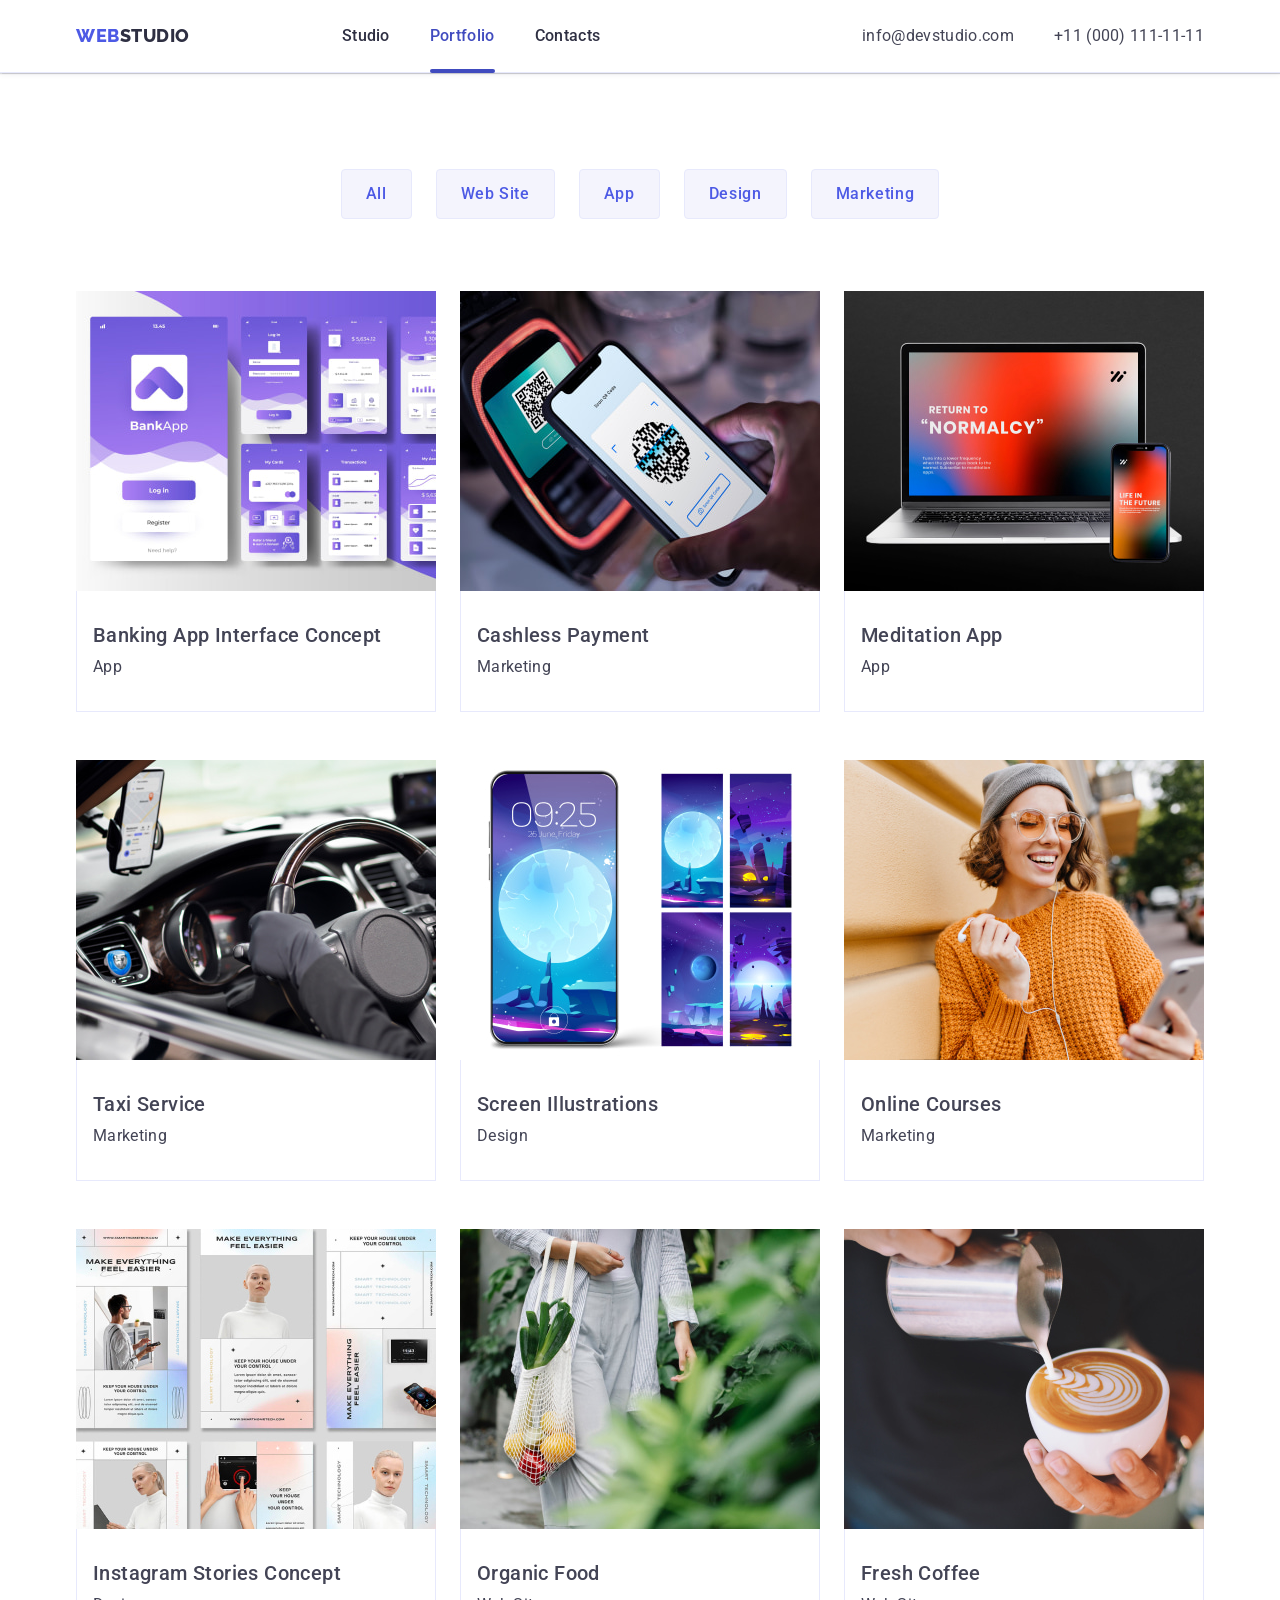
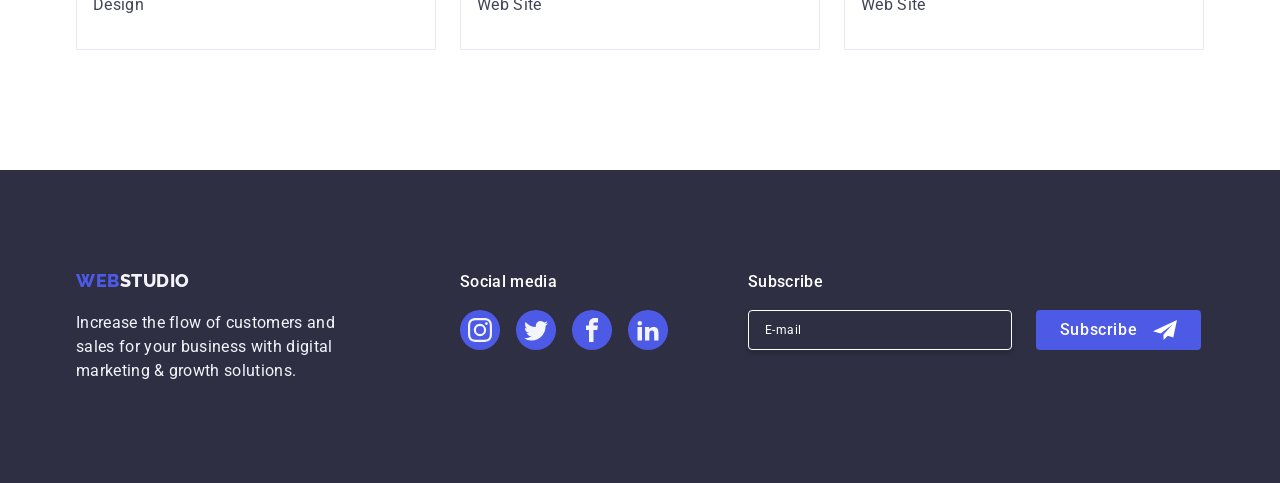
==== commit 9613d487: "123" ====
--- a/portfolio.html
+++ b/portfolio.html
@@ -344,21 +344,21 @@
         <div class="footer-subscribe-field">
           <p class="footer-subscribe-text">Subscribe</p>
           <form class="footer-subscribe-form">
-            <div class="footer-subscribe-wrapper">
+            <label class="footer-subscribe-wrapper">
               <input
+                class="footer-subscribe-input"
                 type="email"
                 name="email_subscribe"
-                class="footer-subscribe-input"
                 placeholder="E-mail"
                 pattern="[a-z0-9._%+-]+@[a-z0-9.-]+\.[a-z]{2,4}$"
               />
-              <button type="submit" class="subsribe-btn">
+              <button type="submit" class="subscribe-btn">
                 Subscribe
                 <svg class="footer-subscribe-icon" width="24px" height="24px">
                   <use href="./images/icons.svg#icon-mailplane"></use>
                 </svg>
               </button>
-            </div>
+            </label>
           </form>
         </div>
       </div>
--- a/css/styles.css
+++ b/css/styles.css
@@ -544,6 +544,7 @@
   color: var(--white-background);
   margin-bottom: 16px;
   font-weight: 500;
+  margin-bottom: 16px;
 }
 .icofoot {
   gap: 16px;
@@ -583,19 +584,21 @@
   margin-top: 16px;
 }
 
-.subsribe-btn {
+.subscribe-btn {
   margin-left: 24px;
-  width: 165px;
+  min-width: 165px;
   height: 40px;
   display: flex;
-  align-items: center;
-  padding-left: 24px;
-  background-color: #4d5ae5;
+  justify-content: center;
+  align-items: center;
+  font-family: 'Roboto', sans-serif;
+  font-size: 16px;
+  background-color: var(--primary-bradn-color);
   border-radius: 4px;
   font-weight: 500;
-  text-align: center;
   letter-spacing: 0.04em;
-  color: #ffffff;
+  line-height: 1.5;
+  color: var(--white-background);
   border: none;
   cursor: pointer;
   transition: background-color 250ms cubic-bezier(0.4, 0, 0.2, 1);
@@ -615,10 +618,14 @@
   width: 264px;
   height: 40px;
   padding-left: 16px;
-  background-color: #2e2f42;
+  background-color: transparent;
   border: 1px solid #ffffff;
   border-radius: 4px;
-  color: #ffffff;
+  color: var(--white-background);
+  font-size: 12px;
+  line-height: 1.5;
+  letter-spacing: 0.04em;
+  box-shadow: 0px 4px 4px 0px rgba(0, 0, 0, 0.15);
 }
 
 .footer-subscribe-input:-webkit-autofill {
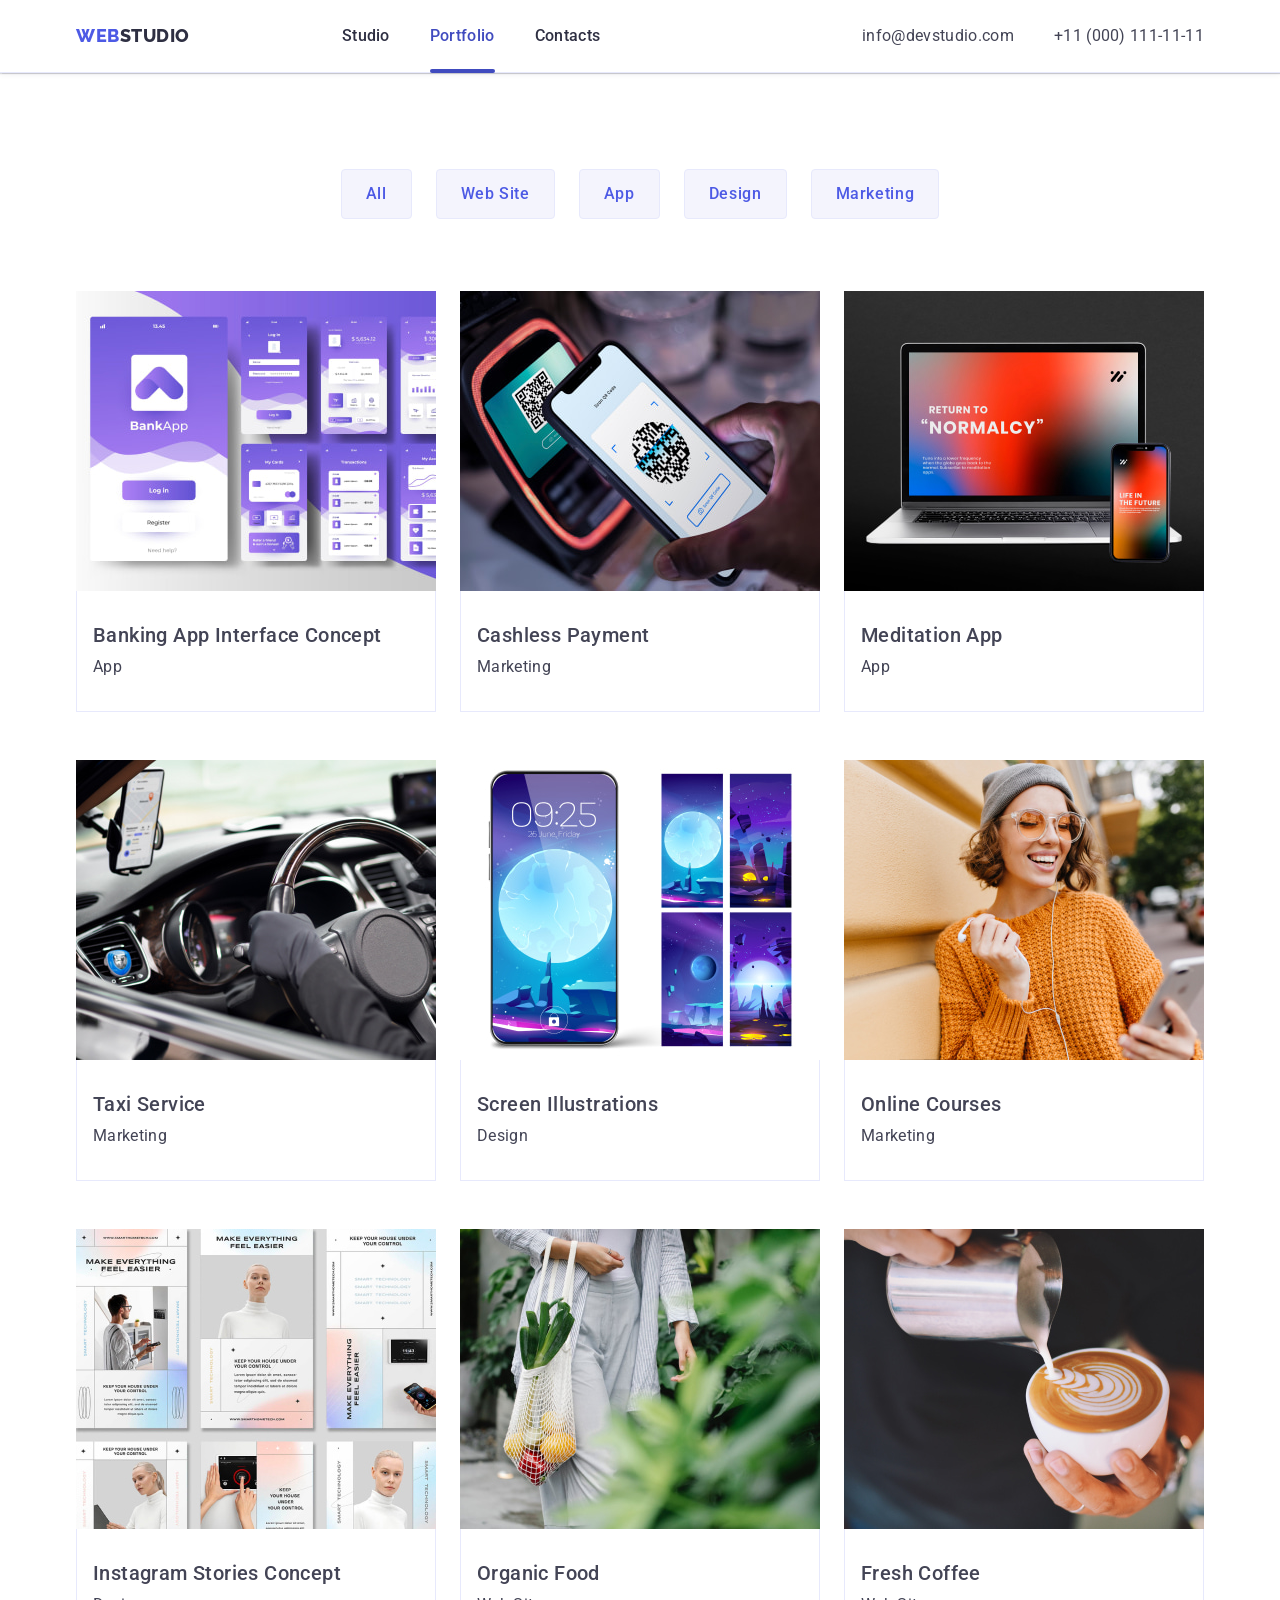
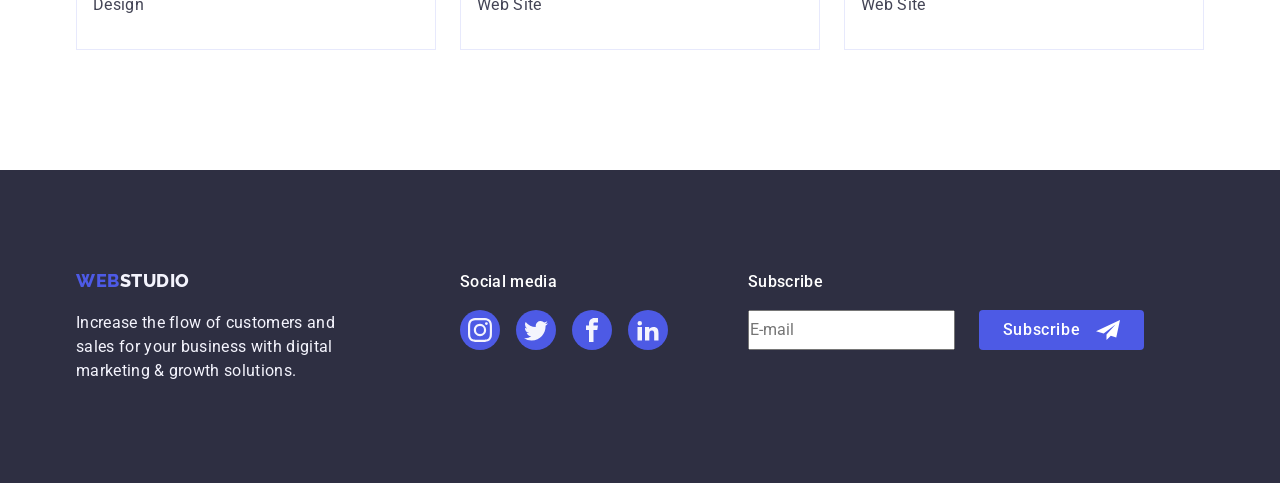
==== commit 42c88c79: "232323 2323" ====
--- a/portfolio.html
+++ b/portfolio.html
@@ -346,19 +346,18 @@
           <form class="footer-subscribe-form">
             <label class="footer-subscribe-wrapper">
               <input
-                class="footer-subscribe-input"
+                class="footer-subscribe-input-chceck"
                 type="email"
-                name="email_subscribe"
+                name="email-subscribe"
                 placeholder="E-mail"
                 pattern="[a-z0-9._%+-]+@[a-z0-9.-]+\.[a-z]{2,4}$"
-              />
-              <button type="submit" class="subscribe-btn">
-                Subscribe
-                <svg class="footer-subscribe-icon" width="24px" height="24px">
-                  <use href="./images/icons.svg#icon-mailplane"></use>
-                </svg>
-              </button>
-            </label>
+            /></label>
+            <button type="submit" class="subscribe-btn">
+              Subscribe
+              <svg class="footer-subscribe-icon" width="24" height="24">
+                <use href="./images/icons.svg#icon-mailplane"></use>
+              </svg>
+            </button>
           </form>
         </div>
       </div>
--- a/css/styles.css
+++ b/css/styles.css
@@ -581,11 +581,10 @@
 
 .footer-subscribe-form {
   display: flex;
-  margin-top: 16px;
+  gap: 24px;
 }
 
 .subscribe-btn {
-  margin-left: 24px;
   min-width: 165px;
   height: 40px;
   display: flex;
@@ -604,8 +603,8 @@
   transition: background-color 250ms cubic-bezier(0.4, 0, 0.2, 1);
 }
 
-.subsribe-btn:hover,
-.subsribe-btn:focus {
+.subscribe-btn:hover,
+.subscribe-btn:focus {
   background-color: #404bbf;
 }
 
@@ -628,13 +627,8 @@
   box-shadow: 0px 4px 4px 0px rgba(0, 0, 0, 0.15);
 }
 
-.footer-subscribe-input:-webkit-autofill {
-  -webkit-box-shadow: inset 0 0 0 50px #2e2f42;
-  -webkit-text-fill-color: #404bbf;
-}
-
 .footer-subscribe-input::placeholder {
-  color: #ffffff;
+  color: var(--white-background);
   font-size: 12px;
   line-height: 2;
   display: flex;
@@ -646,7 +640,8 @@
 .footer-subscribe-text {
   font-weight: 500;
   letter-spacing: 0.02em;
-  color: #ffffff;
+  color: var(--white-background);
+  margin-bottom: 16px;
 }
 /* MODAL ============================================= */
 .backdrop {
@@ -673,6 +668,7 @@
   border-radius: 4px;
   transform: translate(-50%, -50%);
   transition: transform 250ms cubic-bezier(0.4, 0, 0.2, 1);
+  padding: 72px 24px 24px 24px;
 }
 .modal-button-close {
   position: absolute;
@@ -716,24 +712,33 @@
   line-height: 1.5;
   text-align: center;
   color: var(--second-text-color);
-  margin-bottom: 12px;
-  margin-top: 72px;
-}
-
+  margin-bottom: 16px;
+}
+
+.modal-form-container {
+  margin-bottom: 16px;
+}
+.modal-form-container-name {
+  margin-bottom: 8px;
+}
+.modal-form-container-privacy {
+  margin-bottom: 24px;
+}
 .modal-form {
   display: flex;
   flex-direction: column;
-  margin: 0px 24px 16px 24px;
 }
 
 .modal-form-input {
   width: 100%;
   height: 40px;
-  border: 1px solid rgba(46, 47, 66, 0.2);
+  border: 1px solid rgba(46, 47, 66, 0.4);
   border-radius: 4px;
   padding-left: 38px;
   font-size: 12px;
   transition: border-color 250ms cubic-bezier(0.4, 0, 0.2, 1);
+  background-color: transparent;
+  outline: transparent;
 }
 .modal-form-input-text {
   display: block;
@@ -744,15 +749,30 @@
   margin-bottom: 4px;
 }
 
+.checkbox-span {
+  width: 16px;
+  height: 16px;
+  border: 1px solid rgba(46, 47, 66, 0.4);
+  border-radius: 2px;
+  transition: background-color 250ms cubic-bezier(0.4, 0, 0.2, 1),
+    border 250ms cubic-bezier(0.4, 0, 0.2, 1),
+    fill 250ms cubic-bezier(0.4, 0, 0.2, 1);
+  display: inline-flex;
+  align-items: center;
+  justify-content: center;
+  fill: transparent;
+}
+
 .modal-form-input-wrapper {
   position: relative;
 }
+
 .modal-form-input-icon {
   position: absolute;
   top: 50%;
-  left: 0;
-  transform: translate(0, -50%);
-  left: 19px;
+  left: 16px;
+  transform: translateY(-50%);
+
   transition: fill 250ms cubic-bezier(0.4, 0, 0.2, 1);
 }
 .modal-form-input:focus {
@@ -765,78 +785,74 @@
 
 .modal-form-field {
   margin-bottom: 8px;
-}
+  font-size: 12px;
+  line-height: 1.17;
+  letter-spacing: 0.04em;
+  color: var(--subtle-text);
+  display: block;
+  margin-bottom: 4px;
+}
+
 .modal-form-field-com {
   margin-bottom: 16px;
 }
 
 .modal-form-message {
   font-size: 12px;
+  line-height: 1.17;
+  letter-spacing: 0.04em;
+  color: rgba(46, 47, 66, 0.4);
   resize: none;
   width: 100%;
   height: 120px;
   padding: 8px 16px;
-  border: 1px solid rgba(46, 47, 66, 0.2);
+  border: 1px solid rgba(46, 47, 66, 0.4);
   border-radius: 4px;
   transition: border-color 250ms cubic-bezier(0.4, 0, 0.2, 1);
-}
-
-.modal-form-message:hover,
+  background-color: transparent;
+  outline: transparent;
+}
+
 .modal-form-message:focus {
   outline: none;
   border-color: var(--primary-bradn-color);
 }
 
 .modal-form-check-text {
-  display: flex;
-  align-items: center;
-  margin-bottom: 24px;
+  display: block;
   color: var(--subtle-text);
   font-size: 12px;
   cursor: pointer;
-}
-.modal-form-check-text::before {
-  content: ' ';
-  display: block;
-  width: 16px;
-  height: 16px;
-  border: 1px solid #2e2f42;
-  border-radius: 2px;
-  cursor: pointer;
-  margin-right: 8px;
-}
-.modal-form-check:checked + .modal-form-check-text::before {
-  background: var(--pressed-state-color);
-  background-image: url(../images/select-icon.svg);
-  background-repeat: no-repeat;
-  background-position: center;
-  background-size: 63%;
-  padding: 4px 3px 4px 3px;
-  outline: none;
-  border: 1px solid #404bbf;
-}
-.modal-form-check:focus + .modal-form-check-text::before {
-  outline: 1px solid #404bbf;
-  border: none;
-}
-.modal-form-btn {
-  display: flex;
-  justify-content: center;
-  align-items: center;
+  line-height: 1.17;
+  letter-spacing: 0.04em;
+}
+
+#user-privacy:checked + .modal-form-check-text .checkbox-span {
+  background-color: var(--pressed-state-color); /* Kolor tła */
+  border: none; /* Wyłączenie domyślnego formatowania przycisku */
+  fill: var(--light-background);
+}
+
+.privacy-link {
+  color: var(--primary-bradn-color);
 }
 .modal-form-submit {
+  display: block;
+  margin: auto;
+  font-family: 'Roboto', sans-serif;
   font-weight: 500;
   font-size: 16px;
   letter-spacing: 0.04em;
-  width: 169px;
+  line-height: 1.5;
+  min-width: 169px;
   height: 56px;
   background: var(--primary-bradn-color);
   color: var(--white-background);
   box-shadow: 0px 4px 4px rgba(0, 0, 0, 0.15);
   border-radius: 4px;
-  border: transparent;
+  border: none;
   cursor: pointer;
-  transition: background 250ms cubic-bezier(0.4, 0, 0.2, 1);
+  transition: background-color 250ms cubic-bezier(0.4, 0, 0.2, 1);
 }
 .modal-form-submit:hover,
 .modal-form-submit:focus {
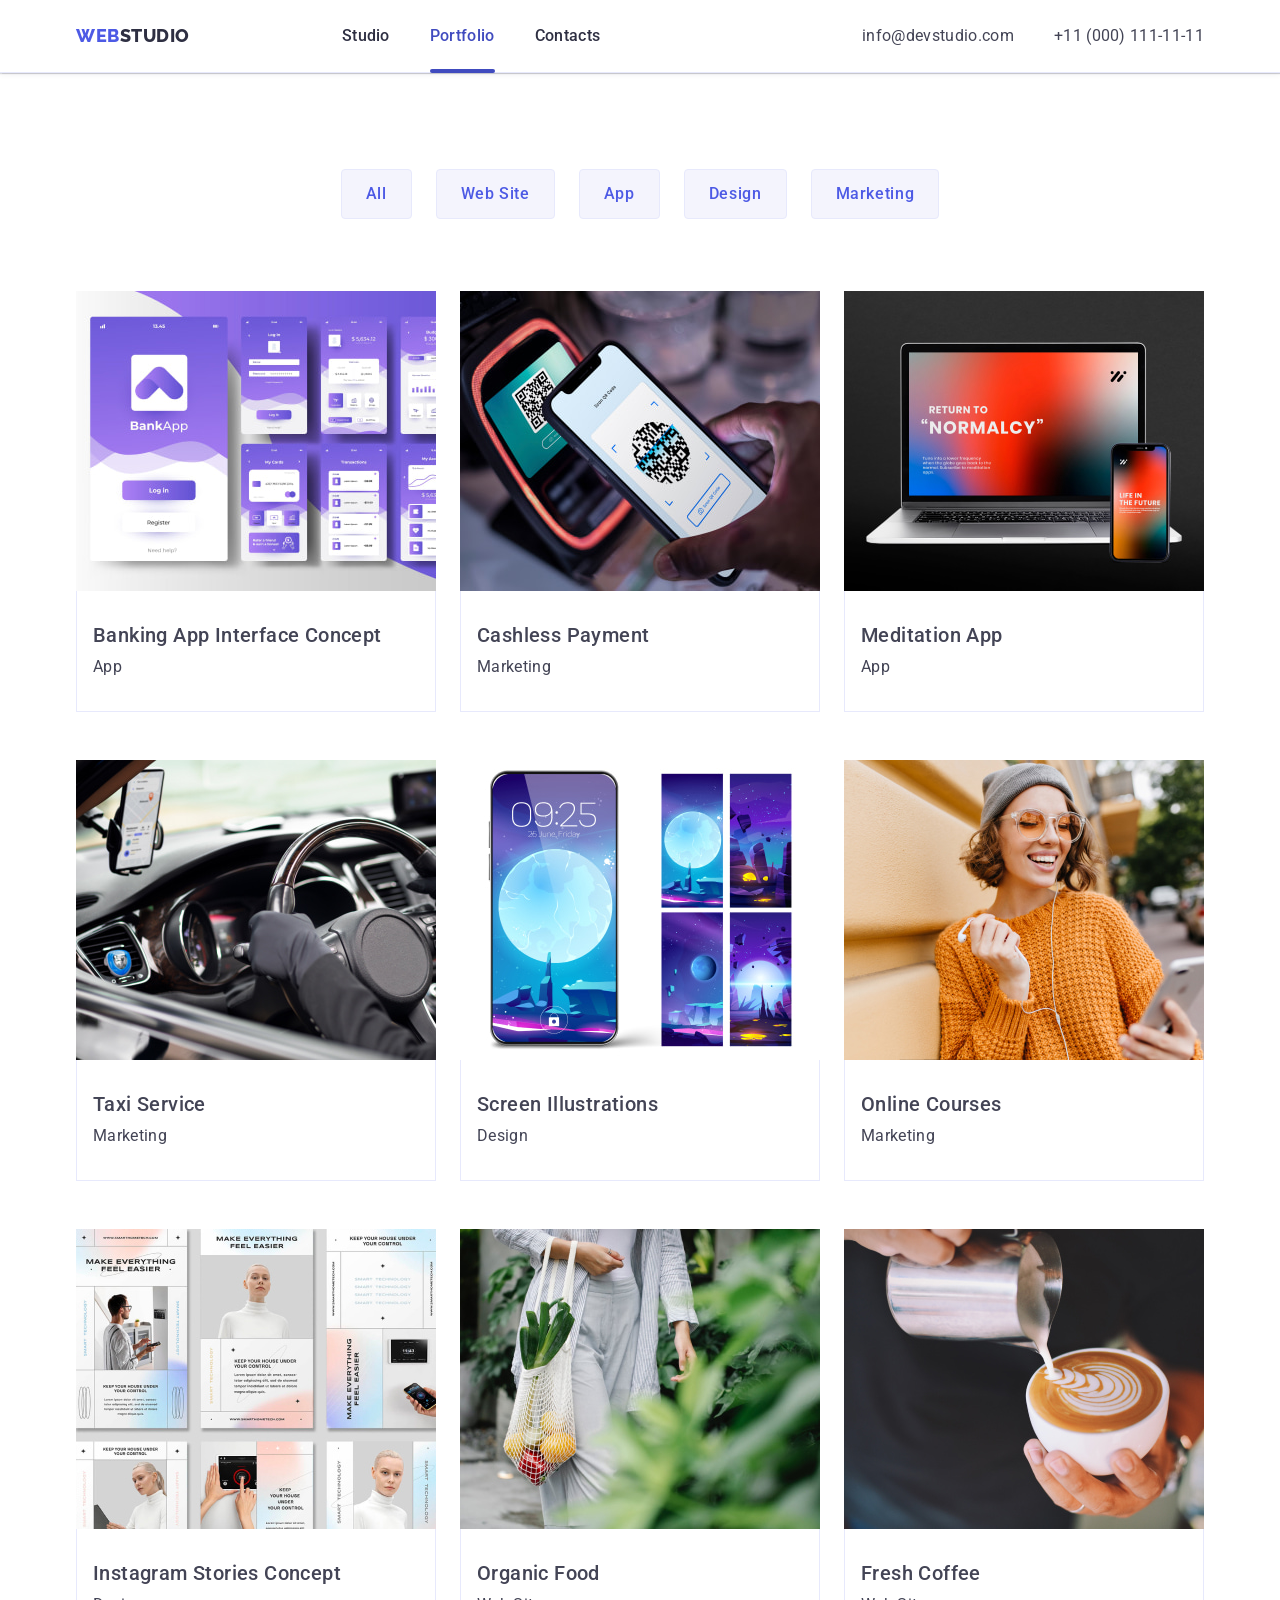
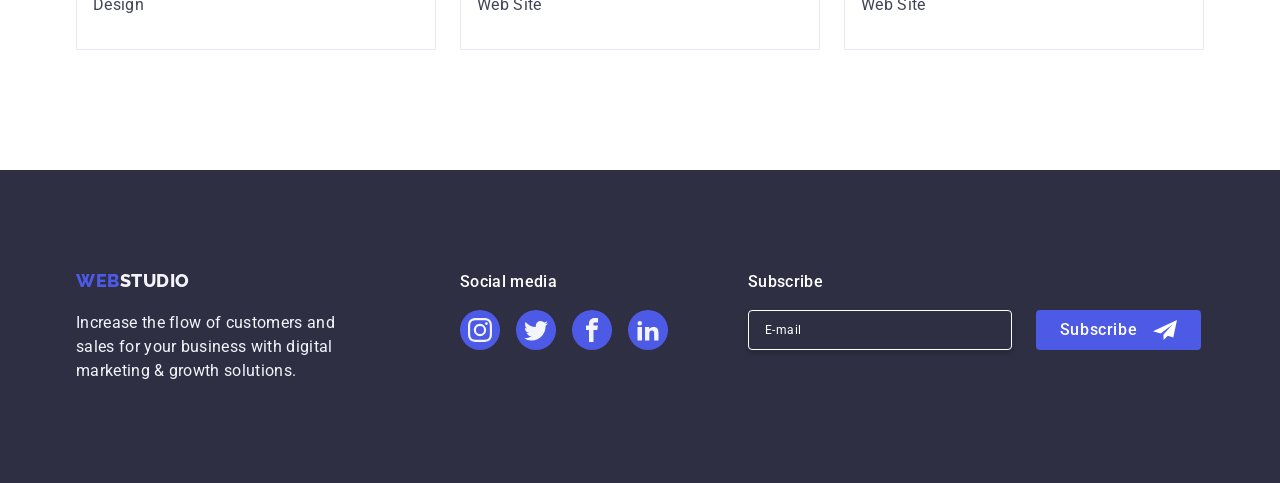
==== commit 5f955916: "Update portfolio.html" ====
--- a/portfolio.html
+++ b/portfolio.html
@@ -346,7 +346,7 @@
           <form class="footer-subscribe-form">
             <label class="footer-subscribe-wrapper">
               <input
-                class="footer-subscribe-input-chceck"
+                class="footer-subscribe-input"
                 type="email"
                 name="email-subscribe"
                 placeholder="E-mail"
